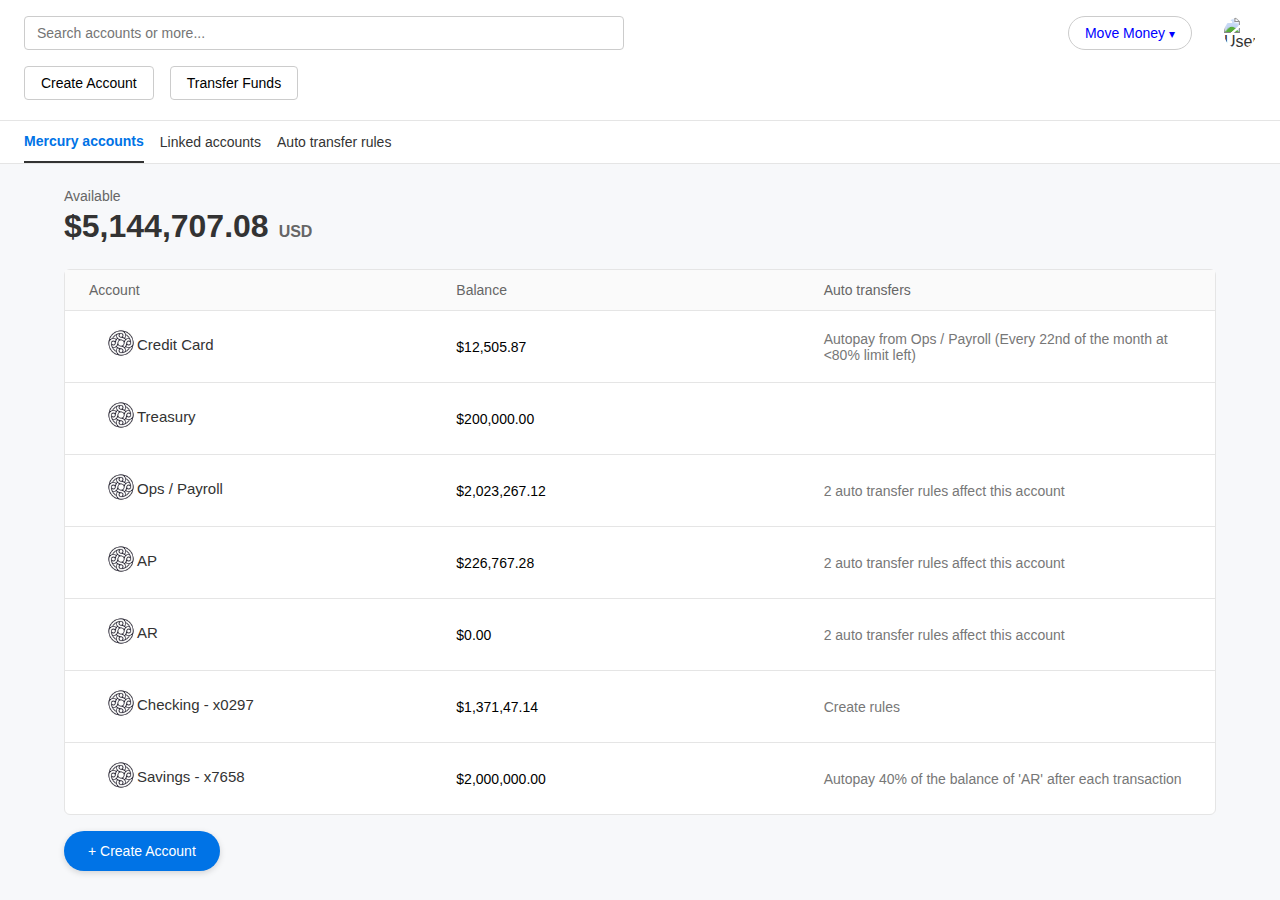
==== Account.html @ e4c56022 "project" ====
<!DOCTYPE html>
<html lang="en">
  <head>
    <meta charset="UTF-8" />
    <meta name="viewport" content="width=device-width, initial-scale=1.0" />
    <title>Mercury | Banking for Startups</title>
    <style>
      /* RESET & BASE STYLES */
      *,
      *::before,
      *::after {
        margin: 0;
        padding: 0;
        box-sizing: border-box;
      }
      html,
      body {
        height: 100%;
        font-family: "Inter", sans-serif;
        background-color: #f7f8fa;
        color: #333;
      }
      body {
        overflow-y: auto;
      }
      a {
        text-decoration: none;
        color: inherit;
      }

      /* HEADER */
      .header {
        display: flex;
        flex-direction: column;
        background-color: #fff;
        border-bottom: 1px solid #e5e5e5;
      }

      /* Top Bar */
      .top-bar {
        display: flex;
        align-items: center;
        justify-content: space-between;
        padding: 16px 24px;
      }
      .top-bar-left {
        display: flex;
        flex-direction: column;
        align-items: flex-start;
        gap: 16px;
      }
      .search-input {
        width: 600px;
        max-width: 100%;
        padding: 8px 12px;
        border: 1px solid #ccc;
        border-radius: 4px;
        font-size: 14px;
      }
      .btn {
        padding: 8px 16px;
        font-size: 14px;
        border: 1px solid #ccc;
        background-color: #fff;
        border-radius: 4px;
        cursor: pointer;
      }
      .btn:hover {
        background-color: #f2f2f2;
      }
      .avatar {
        width: 32px;
        height: 32px;
        border-radius: 50%;
        object-fit: cover;
        cursor: pointer;
      }

      /* Move Money Dropdown */
      .dropdown-container {
        position: relative;
      }
      .dropdown {
        display: none;
        position: absolute;
        top: 42px;
        right: 0;
        background-color: #fff;
        border: 1px solid #ccc;
        border-radius: 4px;
        min-width: 160px;
        box-shadow: 0 2px 8px rgba(0, 0, 0, 0.1);
        z-index: 10;
      }
      .dropdown a {
        display: block;
        padding: 10px 16px;
        font-size: 14px;
        color: #333;
      }
      .dropdown a:hover {
        background-color: #f7f7f7;
      }

      /* Added border-radius to Move Money button */
      #moveMoneyBtn {
        border-radius: 20px; /* Adjust the value as needed */
        color: blue;
      }

      /* Top Bar Right remains unchanged */
      .top-bar-right {
        display: flex;
        align-items: center;
        gap: 16px;
      }

      /* Action Buttons Row: Moved below the search bar */
      .action-buttons {
        display: flex;
        gap: 16px;
        padding-left: 24px;
      }

      /* Sub Navigation Tabs with additional gap */
      .sub-nav {
        display: flex;
        align-items: center;
        gap: 16px;
        border-top: 1px solid #e5e5e5;
        padding: 0 24px;
        padding-left: 24px;
        margin-top: 20px;
      }
      .sub-nav a {
        display: inline-block;
        padding: 12px 0;
        font-size: 14px;
        color: #333;
        cursor: pointer;
        transition: all 0.2s ease;
      }
      .sub-nav a:hover {
        color: #0073e6;
      }
      .sub-nav a.active {
        font-weight: 600;
        border-bottom: 2px solid #333;
        color: #0073e6;
      }

      /* MAIN CONTENT */
      .main {
        max-width: 1200px;
        margin: 24px auto;
        padding: 0 24px;
      }
      .balance-section {
        margin-bottom: 24px;
      }
      .balance-title {
        font-size: 14px;
        color: #666;
        margin-bottom: 4px;
      }
      .balance-amount {
        font-size: 32px;
        font-weight: 600;
        display: flex;
        align-items: baseline;
        gap: 10px;
      }
      .balance-amount span {
        font-size: 16px;
        color: #666;
      }

      /* ACCOUNTS LIST */
      .accounts-list {
        margin-top: 20px;
        border: 1px solid #e5e5e5;
        border-radius: 6px;
        background-color: #fff;
      }
      /* Header row (Account | Balance | Auto transfers) */
      .accounts-header {
        display: flex;
        padding: 12px 24px;
        border-bottom: 1px solid #e5e5e5;
        background-color: #fafafa;
        font-weight: 500;
      }
      .accounts-header div {
        flex: 1;
        font-size: 14px;
        color: #666;
      }
      /* Account row */
      .account-row {
        display: flex;
        padding: 16px 24px;
        border-bottom: 1px solid #e5e5e5;
        align-items: center;
        font-size: 14px;
      }
      .account-row:last-child {
        border-bottom: none;
      }
      .account-col {
        flex: 1;
      }
      .account-col.balance {
        font-weight: 500;
        color: #000;
      }
      .account-col h3 {
        margin-bottom: 4px;
        font-size: 15px;
        font-weight: 500;
        color: #333;
      }
      .account-col p {
        color: #777;
        font-size: 14px;
      }

      /* + Create Account button at the bottom */
      .bottom-btn-container {
        margin-top: 16px;
        text-align: left;
      }
      .bottom-btn-container button {
        background-color: #0073e6;
        color: #fff;
        border: none;
        border-radius: 24px;
        padding: 12px 24px;
        cursor: pointer;
        font-size: 14px;
        box-shadow: 0 2px 6px rgba(0, 0, 0, 0.15);
      }
      .bottom-btn-container button:hover {
        background-color: #005bb5;
      }

      /* RESPONSIVE */
      @media (max-width: 768px) {
        .top-bar {
          flex-direction: column;
          align-items: flex-start;
          gap: 12px;
        }
        .top-bar-left {
          width: 100%;
          flex-wrap: wrap;
          gap: 12px;
        }
        .search-input {
          width: 100%;
          max-width: 100%;
        }
        .sub-nav {
          flex-wrap: wrap;
          gap: 8px;
        }
        .accounts-header,
        .account-row {
          flex-direction: column;
          align-items: flex-start;
        }
        .accounts-header div,
        .account-col {
          flex: none;
          width: 100%;
          margin-bottom: 4px;
        }
      }
    </style>
  </head>
  <body>
    <!-- HEADER -->
    <div class="header">
      <!-- Top Bar: Search Bar and Move Money/Avatar (same line) -->
      <div class="top-bar">
        <div class="top-bar-left">
          <input
            type="text"
            class="search-input"
            placeholder="Search accounts or more..."
          />
        </div>
        <div class="top-bar-right">
          <div class="dropdown-container" style="display: inline-block">
            <button class="btn" id="moveMoneyBtn">
              Move Money <span style="font-size: 12px">&#9662;</span>
            </button>
            <div class="dropdown" id="moveMoneyDropdown">
              <a href="#">Send</a>
              <a href="#">Request</a>
              <a href="#">Transfer</a>
              <a href="#">Deposit</a>
              <a href="#">Pay Bill</a>
              <a href="#">Create Invoice</a>
            </div>
          </div>
          <img
            src="https://encrypted-tbn0.gstatic.com/images?q=tbn:ANd9GcRGYMUXc3eu4OEtcWmjOfc8pgAgppiufWfnC0WZA_7lhVfTESaI6_XmyYA&s"
            alt="User Avatar"
            class="avatar"
            style="margin-left: 16px"
          />
        </div>
      </div>

      <!-- Action Buttons Row: Moved below the search bar -->
      <div class="action-buttons">
        <button class="btn">Create Account</button>
        <button class="btn">Transfer Funds</button>
      </div>

      <!-- Sub Navigation Tabs -->
      <div class="sub-nav">
        <a href="#" class="nav-tab active" data-tab="mercury"
          >Mercury accounts</a
        >
        <a href="#" class="nav-tab" data-tab="linked">Linked accounts</a>
        <a href="#" class="nav-tab" data-tab="transfers">Auto transfer rules</a>
      </div>
    </div>

    <!-- MAIN CONTENT -->
    <div class="main">
      <!-- Balance Section -->
      <div class="balance-section">
        <div class="balance-title">Available</div>
        <div class="balance-amount">$5,144,707.08 <span>USD</span></div>
      </div>

      <!-- Accounts List (Example content for Mercury accounts tab) -->
      <div class="accounts-list" id="accountsContent">
        <!-- Header row: Account | Balance | Auto transfers -->
        <div class="accounts-header">
          <div>Account</div>
          <div>Balance</div>
          <div>Auto transfers</div>
        </div>

        <!-- Account Rows -->
        <div class="account-row">
          <div class="account-col">
            <h3 style="display: flex; align-items: center">
              <span>
                <img
                  src="[data-uri]"
                  alt="User Avatar"
                  class="avatar"
                  style="margin-left: 16px"
              /></span>
              Credit Card
            </h3>
          </div>
          <div class="account-col balance">$12,505.87</div>
          <div class="account-col">
            <p>
              Autopay from Ops / Payroll (Every 22nd of the month at &lt;80%
              limit left)
            </p>
          </div>
        </div>

        <div class="account-row">
          <div class="account-col">
            <h3 style="display: flex; align-items: center">
              <span>
                <img
                  src="[data-uri]"
                  alt="User Avatar"
                  class="avatar"
                  style="margin-left: 16px"
              /></span>
              Treasury
            </h3>
          </div>
          <div class="account-col balance">$200,000.00</div>
          <div class="account-col">
            <p></p>
          </div>
        </div>

        <div class="account-row">
          <div class="account-col">
            <h3 style="display: flex; align-items: center">
              <span>
                <img
                  src="[data-uri]"
                  alt="User Avatar"
                  class="avatar"
                  style="margin-left: 16px" /></span
              >Ops / Payroll
            </h3>
          </div>
          <div class="account-col balance">$2,023,267.12</div>
          <div class="account-col">
            <p>2 auto transfer rules affect this account</p>
          </div>
        </div>

        <div class="account-row">
          <div class="account-col">
            <h3 style="display: flex; align-items: center">
              <span>
                <img
                  src="[data-uri]"
                  alt="User Avatar"
                  class="avatar"
                  style="margin-left: 16px" /></span
              >AP
            </h3>
          </div>
          <div class="account-col balance">$226,767.28</div>
          <div class="account-col">
            <p>2 auto transfer rules affect this account</p>
          </div>
        </div>

        <div class="account-row">
          <div class="account-col">
            <h3 style="display: flex; align-items: center">
              <span>
                <img
                  src="[data-uri]"
                  alt="User Avatar"
                  class="avatar"
                  style="margin-left: 16px" /></span
              >AR
            </h3>
          </div>
          <div class="account-col balance">$0.00</div>
          <div class="account-col">
            <p>2 auto transfer rules affect this account</p>
          </div>
        </div>

        <div class="account-row">
          <div class="account-col">
            <h3 style="display: flex; align-items: center">
              <span>
                <img
                  src="[data-uri]"
                  alt="User Avatar"
                  class="avatar"
                  style="margin-left: 16px" /></span
              >Checking - x0297
            </h3>
          </div>
          <div class="account-col balance">$1,371,47.14</div>
          <div class="account-col">
            <p>Create rules</p>
          </div>
        </div>

        <div class="account-row">
          <div class="account-col">
            <h3 style="display: flex; align-items: center">
              <span>
                <img
                  src="[data-uri]"
                  alt="User Avatar"
                  class="avatar"
                  style="margin-left: 16px" /></span
              >Savings - x7658
            </h3>
          </div>
          <div class="account-col balance">$2,000,000.00</div>
          <div class="account-col">
            <p>Autopay 40% of the balance of 'AR' after each transaction</p>
          </div>
        </div>
      </div>

      <!-- + Create Account Button -->
      <div class="bottom-btn-container">
        <button>+ Create Account</button>
      </div>
    </div>

    <script>
      // Move Money Dropdown Behavior
      const moveMoneyBtn = document.getElementById("moveMoneyBtn");
      const moveMoneyDropdown = document.getElementById("moveMoneyDropdown");

      moveMoneyBtn.addEventListener("click", function (e) {
        e.stopPropagation();
        moveMoneyDropdown.style.display =
          moveMoneyDropdown.style.display === "block" ? "none" : "block";
      });

      document.addEventListener("click", function () {
        moveMoneyDropdown.style.display = "none";
      });

      // Sub Navigation Click Behavior
      const navTabs = document.querySelectorAll(".nav-tab");
      const accountsContent = document.getElementById("accountsContent");

      navTabs.forEach((tab) => {
        tab.addEventListener("click", function (e) {
          e.preventDefault();
          navTabs.forEach((t) => t.classList.remove("active"));
          this.classList.add("active");

          if (this.dataset.tab === "mercury") {
            accountsContent.innerHTML = `
            <div class="accounts-header">
              <div>Account</div>
              <div>Balance</div>
              <div>Auto transfers</div>
            </div>
            <div class="account-row">
              <div class="account-col"><h3>Credit Card</h3></div>
              <div class="account-col balance">$12,505.87</div>
              <div class="account-col"><p>Autopay from Ops / Payroll (Every 22nd of the month at &lt;80% limit left)</p></div>
            </div>
            `;
          } else if (this.dataset.tab === "linked") {
            accountsContent.innerHTML = `
            <div class="accounts-header">
              <div>Account</div>
              <div>Balance</div>
              <div>Details</div>
            </div>
            <div class="account-row">
              <div class="account-col"><h3>Linked Account 1</h3></div>
              <div class="account-col balance">$50,000.00</div>
              <div class="account-col"><p>Some linked account details</p></div>
            </div>
            `;
          } else if (this.dataset.tab === "transfers") {
            accountsContent.innerHTML = `
            <div class="accounts-header">
              <div>Account</div>
              <div>Auto Transfer Rule</div>
            </div>
            <div class="account-row">
              <div class="account-col"><h3>Credit Card</h3></div>
              <div class="account-col"><p>Autopay from Ops / Payroll rule details</p></div>
            </div>
            <div class="account-row">
              <div class="account-col"><h3>Ops / Payroll</h3></div>
              <div class="account-col"><p>2 auto transfer rules applied</p></div>
            </div>
            `;
          }
        });
      });
    </script>
  </body>
</html>
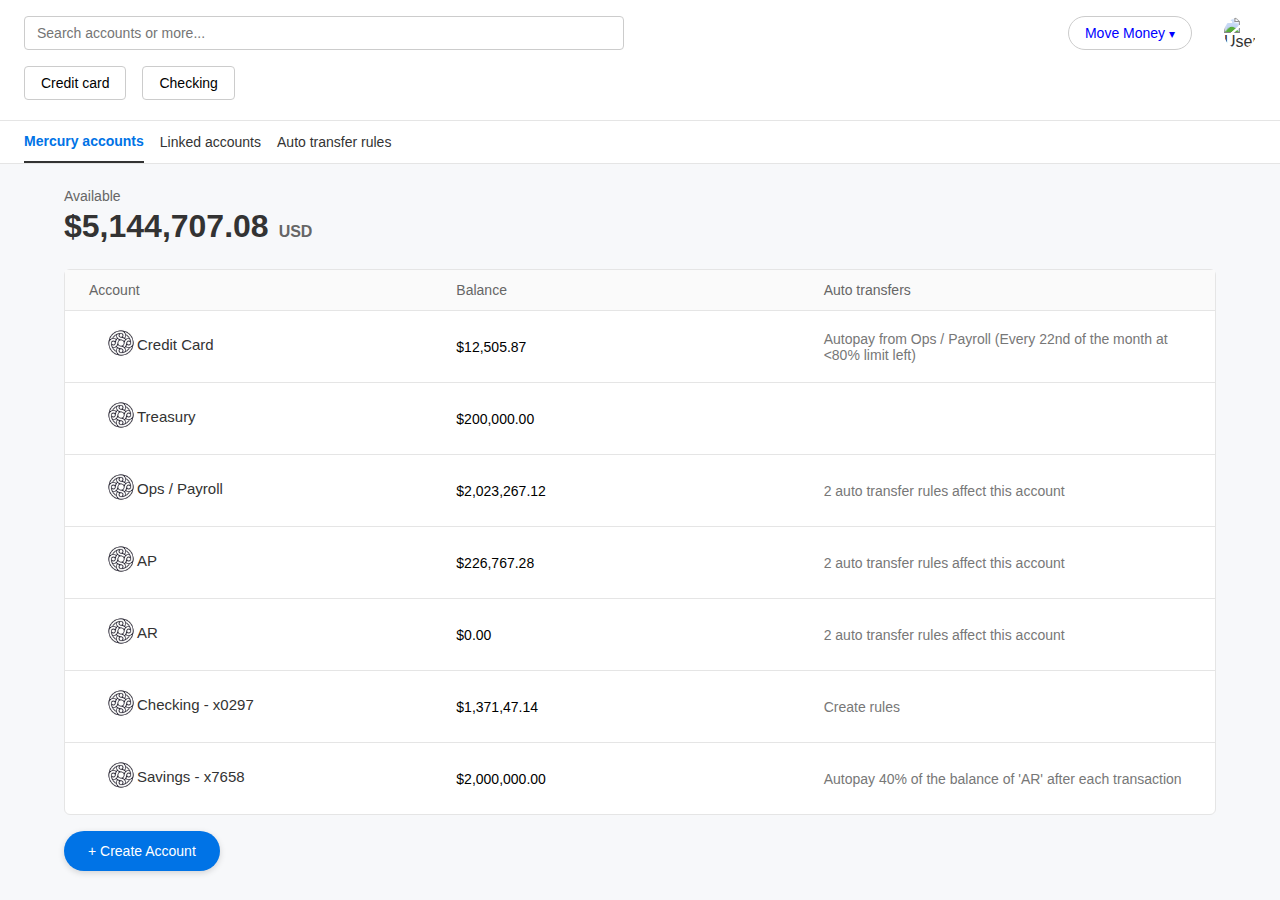
==== commit d765e55d: "code updated" ====
--- a/Account.html
+++ b/Account.html
@@ -314,8 +314,12 @@
 
       <!-- Action Buttons Row: Moved below the search bar -->
       <div class="action-buttons">
-        <button class="btn">Create Account</button>
-        <button class="btn">Transfer Funds</button>
+        <a href="/CreditCard.html">
+          <button class="btn">Credit card</button>
+        </a>
+        <a href="/Checking.html">
+          <button class="btn">Checking</button>
+        </a>
       </div>
 
       <!-- Sub Navigation Tabs -->
